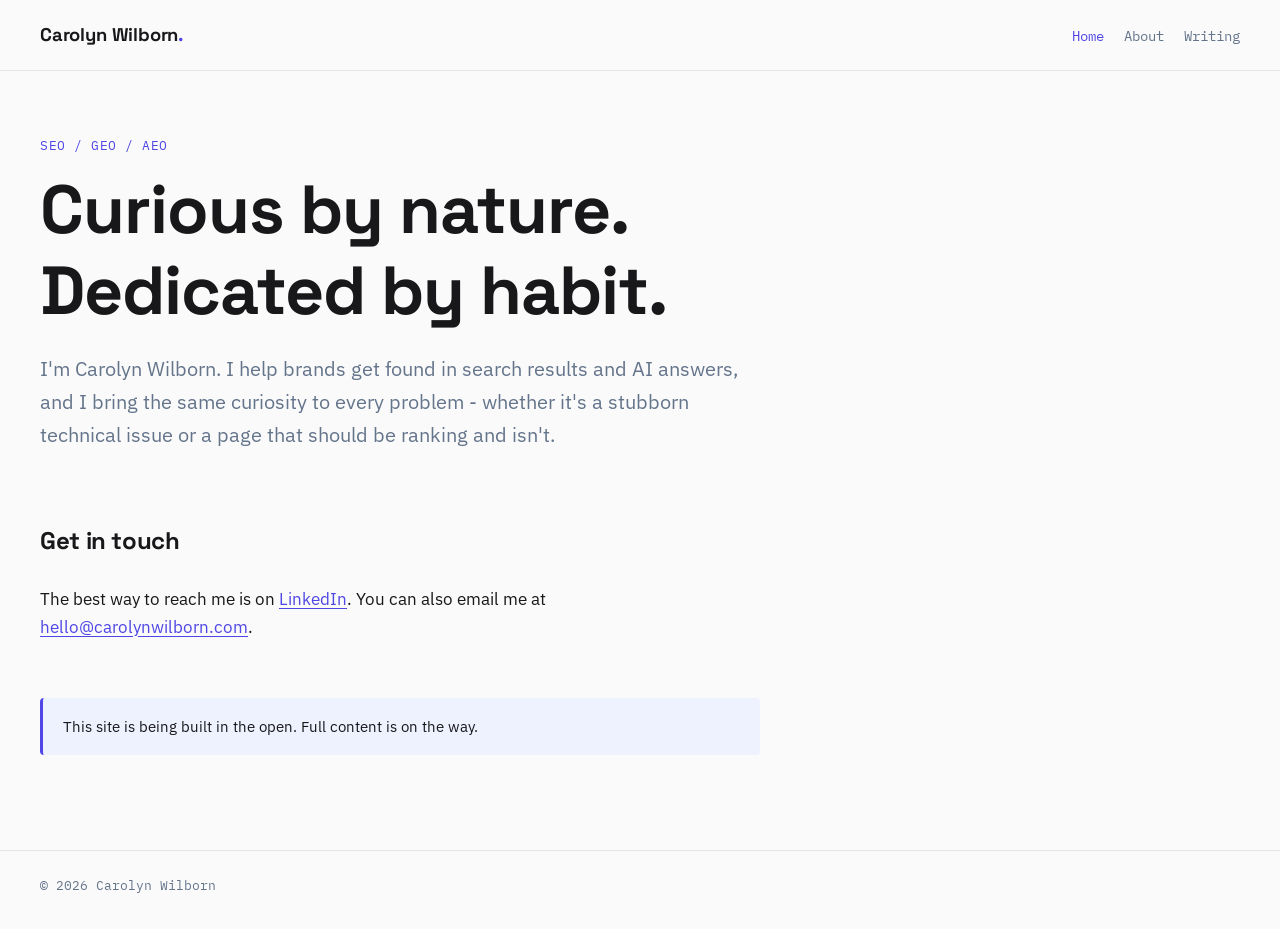
==== index.html @ 0436bbc5 "Add variable-width layout: content, margin notes, breakout, and hero widths Co-Authored-By: Claude O" ====
<!doctype html>
<html lang="en">
<head>
  <meta charset="utf-8">
  <meta name="viewport" content="width=device-width, initial-scale=1">
  <title>Carolyn Wilborn</title>
  <meta name="description" content="Carolyn Wilborn helps brands get found in search results and AI answers, with a focus on SEO, GEO, and AEO.">
  <!-- Under construction: remove noindex at launch -->
  <meta name="robots" content="noindex">
  <link rel="canonical" href="https://carolynwilborn.com/">
  <link rel="preconnect" href="https://fonts.googleapis.com">
  <link rel="preconnect" href="https://fonts.gstatic.com" crossorigin>
  <link rel="stylesheet" href="https://fonts.googleapis.com/css2?family=IBM+Plex+Mono:wght@400;500&family=IBM+Plex+Sans:wght@400;500;600&family=Space+Grotesk:wght@500;700&display=swap">
  <link rel="stylesheet" href="/assets/style.css">
</head>
<body>
  <header class="site-header">
    <div class="wrap">
      <a class="wordmark" href="/">Carolyn Wilborn<span>.</span></a>
      <nav class="site-nav" aria-label="Main">
        <ul>
          <li><a href="/" aria-current="page">Home</a></li>
          <li><a href="/about/">About</a></li>
          <li><a href="/writing/">Writing</a></li>
        </ul>
      </nav>
    </div>
  </header>
  <main class="layout">
      <header class="hero">
        <p class="eyebrow">SEO / GEO / AEO</p>
        <h1>Curious by nature. Dedicated by habit.</h1>
        <p class="lede">I'm Carolyn Wilborn. I help brands get found in search results and AI answers, and I bring the same curiosity to every problem - whether it's a stubborn technical issue or a page that should be ranking and isn't.</p>
      </header>
      <h2>Get in touch</h2>
      <p>The best way to reach me is on <a href="https://www.linkedin.com/in/cwilborn/" rel="me">LinkedIn</a>. You can also email me at <a href="mailto:hello@carolynwilborn.com">hello@carolynwilborn.com</a>.</p>
      <p class="note">This site is being built in the open. Full content is on the way.</p>
  </main>
  <footer class="site-footer">
    <div class="wrap">&copy; 2026 Carolyn Wilborn</div>
  </footer>
</body>
</html>
---- assets/style.css ----
/* carolynwilborn.com - shared styles */

:root {
  --bg: #fafafa;
  --surface: #ffffff;
  --text: #18181b;
  --muted: #64748b;
  --border: #e4e4e7;
  --accent: #4f46e5;
  --accent-soft: #eef2ff;

  --font-head: "Space Grotesk", system-ui, sans-serif;
  --font-body: "IBM Plex Sans", system-ui, sans-serif;
  --font-mono: "IBM Plex Mono", ui-monospace, monospace;

  --content: 720px;   /* body copy, ~70ch */
  --gutter: 80px;     /* space between text and margin notes */
  --aside: 240px;     /* sidebars and margin notes */
  --breakout: 1040px; /* tools, tables, diagrams */
  --hero: 1200px;     /* hero and section headers */
}

@media (prefers-color-scheme: dark) {
  :root {
    --bg: #18181b;
    --surface: #202024;
    --text: #f4f4f5;
    --muted: #94a3b8;
    --border: #2e2e33;
    --accent: #818cf8;
    --accent-soft: #1e1b4b;
  }
}

*,
*::before,
*::after {
  box-sizing: border-box;
}

html {
  -webkit-text-size-adjust: 100%;
}

body {
  margin: 0;
  background: var(--bg);
  color: var(--text);
  font-family: var(--font-body);
  font-size: 1.0625rem;
  line-height: 1.65;
}

a {
  color: var(--accent);
  text-underline-offset: 0.2em;
}

a:hover {
  text-decoration-thickness: 2px;
}

:focus-visible {
  outline: 2px solid var(--accent);
  outline-offset: 3px;
}

.wrap {
  width: min(var(--hero), 100% - 2rem);
  margin-inline: auto;
}

/* Variable-width layout
   One shared left edge; elements choose how far right they extend:
   content (720) < breakout (1040) < hero (1200). Margin notes sit in
   the whitespace to the right of the text on wide screens. */
.layout {
  width: min(var(--hero), 100% - 2rem);
  margin-inline: auto;
  display: grid;
  grid-template-columns:
    [hero-start breakout-start content-start] minmax(0, var(--content))
    [content-end] minmax(0, 1fr)
    [breakout-end hero-end];
  align-content: start;
}

.layout > * {
  grid-column: content;
  min-width: 0;
}

.layout > .breakout {
  grid-column: breakout;
}

.layout > .hero {
  grid-column: hero;
}

@media (min-width: 1100px) {
  .layout {
    grid-template-columns:
      [hero-start breakout-start content-start] var(--content)
      [content-end] var(--gutter)
      [aside-start] var(--aside)
      [aside-end breakout-end] minmax(0, 1fr)
      [hero-end];
  }

  .layout > .aside {
    grid-column: aside;
    align-self: start;
    position: sticky;
    top: 2rem;
  }
}

.aside {
  font-size: 0.875rem;
  color: var(--muted);
}

/* Hero */
.hero {
  margin-bottom: 1rem;
}

.hero h1 {
  font-size: clamp(2.25rem, 6vw, 4.25rem);
  max-width: 18ch;
}

.hero .lede {
  max-width: 44rem;
}

/* Header */
.site-header {
  border-bottom: 1px solid var(--border);
}

.site-header .wrap {
  display: flex;
  flex-wrap: wrap;
  align-items: center;
  justify-content: space-between;
  gap: 0.75rem 1.5rem;
  padding-top: 1.25rem;
  padding-bottom: 1.25rem;
}

.wordmark {
  font-family: var(--font-head);
  font-weight: 700;
  font-size: 1.15rem;
  color: var(--text);
  text-decoration: none;
  letter-spacing: -0.01em;
}

.wordmark span {
  color: var(--accent);
}

.site-nav ul {
  display: flex;
  gap: 1.25rem;
  list-style: none;
  margin: 0;
  padding: 0;
}

.site-nav a {
  font-family: var(--font-mono);
  font-size: 0.875rem;
  color: var(--muted);
  text-decoration: none;
}

.site-nav a:hover,
.site-nav a[aria-current="page"] {
  color: var(--accent);
}

/* Main */
main {
  padding: 4rem 0 5rem;
}

.eyebrow {
  font-family: var(--font-mono);
  font-size: 0.8125rem;
  color: var(--accent);
  letter-spacing: 0.04em;
  text-transform: uppercase;
  margin: 0 0 0.75rem;
}

h1,
h2,
h3 {
  font-family: var(--font-head);
  line-height: 1.2;
  letter-spacing: -0.015em;
}

h1 {
  font-size: clamp(2rem, 6vw, 3rem);
  margin: 0 0 1rem;
}

h2 {
  font-size: 1.5rem;
  margin: 2.5rem 0 0.75rem;
}

.lede {
  font-size: 1.25rem;
  color: var(--muted);
}

.note {
  margin-top: 2.5rem;
  padding: 1rem 1.25rem;
  background: var(--accent-soft);
  border-left: 3px solid var(--accent);
  border-radius: 4px;
  font-size: 0.95rem;
}

/* Footer */
.site-footer {
  border-top: 1px solid var(--border);
  font-family: var(--font-mono);
  font-size: 0.8125rem;
  color: var(--muted);
}

.site-footer .wrap {
  padding-top: 1.5rem;
  padding-bottom: 2rem;
}
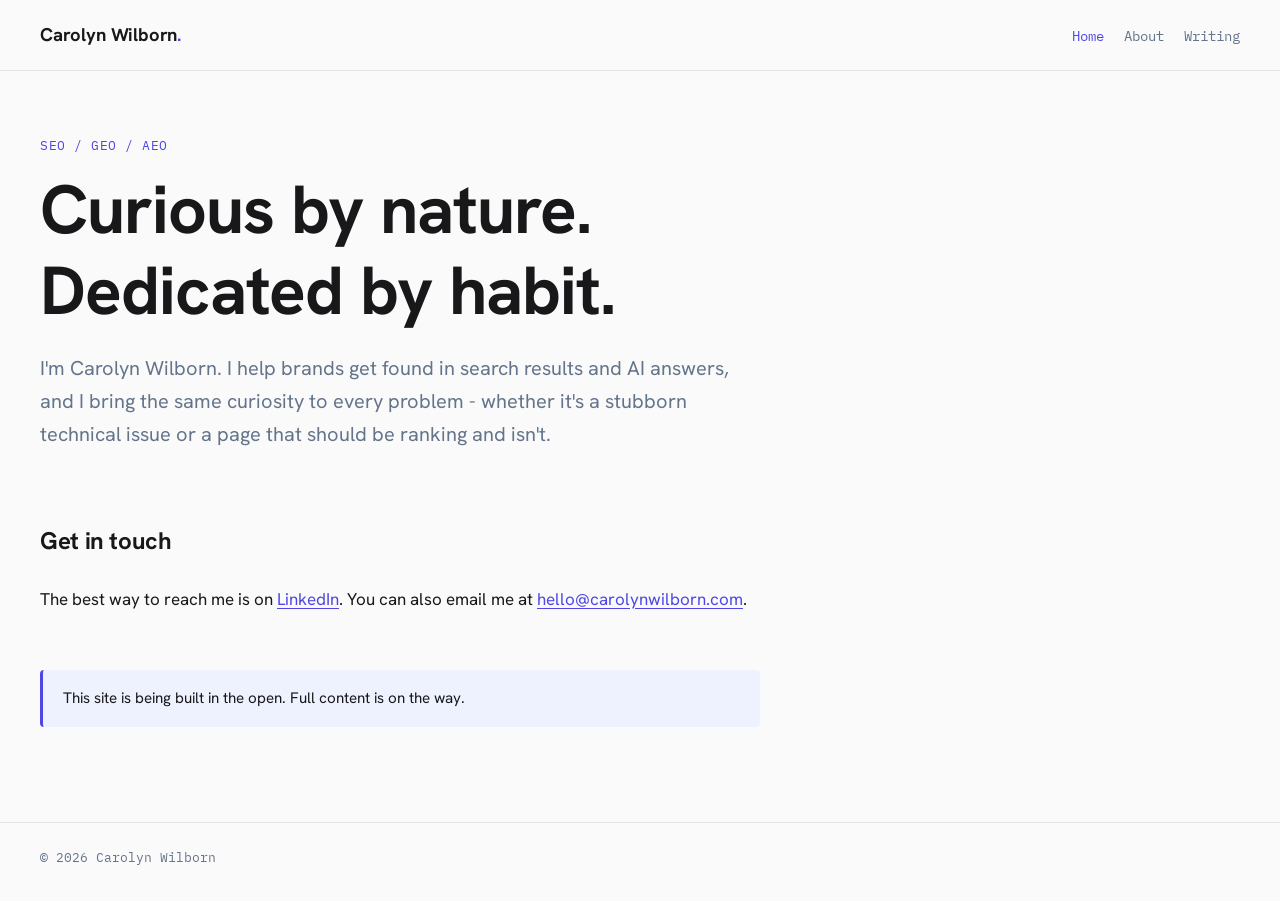
==== commit d157ec9e: "Switch headings and body text to Hanken Grotesk Co-Authored-By: Claude Opus 5.5 <noreply@anthropic.c" ====
--- a/index.html
+++ b/index.html
@@ -10,7 +10,7 @@
   <link rel="canonical" href="https://carolynwilborn.com/">
   <link rel="preconnect" href="https://fonts.googleapis.com">
   <link rel="preconnect" href="https://fonts.gstatic.com" crossorigin>
-  <link rel="stylesheet" href="https://fonts.googleapis.com/css2?family=IBM+Plex+Mono:wght@400;500&family=IBM+Plex+Sans:wght@400;500;600&family=Space+Grotesk:wght@500;700&display=swap">
+  <link rel="stylesheet" href="https://fonts.googleapis.com/css2?family=Hanken+Grotesk:wght@400;500;600;700&family=IBM+Plex+Mono:wght@400;500&display=swap">
   <link rel="stylesheet" href="/assets/style.css">
 </head>
 <body>
--- a/assets/style.css
+++ b/assets/style.css
@@ -9,8 +9,8 @@
   --accent: #4f46e5;
   --accent-soft: #eef2ff;
 
-  --font-head: "Space Grotesk", system-ui, sans-serif;
-  --font-body: "IBM Plex Sans", system-ui, sans-serif;
+  --font-head: "Hanken Grotesk", system-ui, sans-serif;
+  --font-body: "Hanken Grotesk", system-ui, sans-serif;
   --font-mono: "IBM Plex Mono", ui-monospace, monospace;
 
   --content: 720px;   /* body copy, ~70ch */
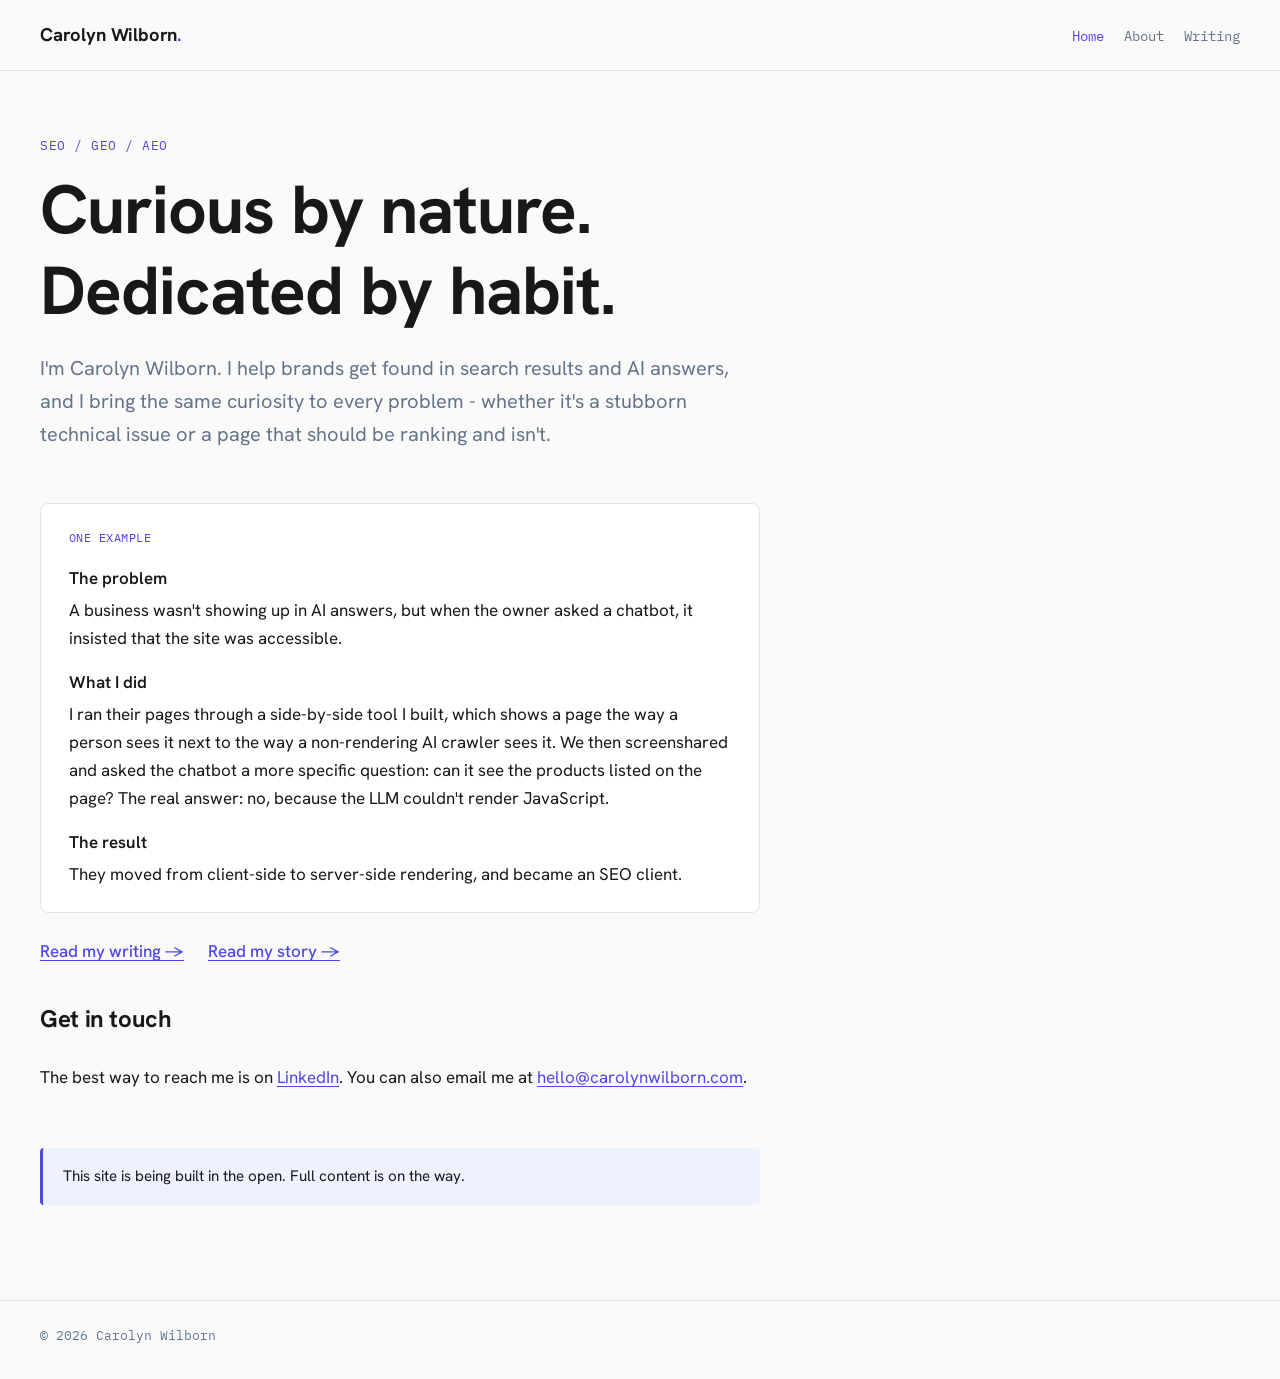
==== commit 7f06502d: "Home: add rendering-diagnosis proof block and next-step links Co-Authored-By: Claude Opus 5.5 <norep" ====
--- a/index.html
+++ b/index.html
@@ -8,6 +8,67 @@
   <!-- Under construction: remove noindex at launch -->
   <meta name="robots" content="noindex">
   <link rel="canonical" href="https://carolynwilborn.com/">
+  <meta property="og:type" content="website">
+  <meta property="og:site_name" content="Carolyn Wilborn">
+  <meta property="og:title" content="Carolyn Wilborn">
+  <meta property="og:description" content="Carolyn Wilborn helps brands get found in search results and AI answers, with a focus on SEO, GEO, and AEO.">
+  <meta property="og:url" content="https://carolynwilborn.com/">
+  <meta name="twitter:card" content="summary">
+  <link rel="icon" href="/favicon.svg" type="image/svg+xml">
+  <script type="application/ld+json">
+{
+  "@context": "https://schema.org",
+  "@graph": [
+    {
+      "@type": "Person",
+      "@id": "https://carolynwilborn.com/#person",
+      "name": "Carolyn Wilborn",
+      "url": "https://carolynwilborn.com/",
+      "description": "Search strategist focused on SEO, GEO, and AEO, who builds AI-assisted tools for search work.",
+      "knowsAbout": [
+        "Search engine optimization",
+        "Generative engine optimization",
+        "Answer engine optimization",
+        "Semantic search",
+        "AI search measurement",
+        "Content strategy",
+        "Website replatforming"
+      ],
+      "sameAs": [
+        "https://www.linkedin.com/in/cwilborn/"
+      ],
+      "address": {
+        "@type": "PostalAddress",
+        "addressLocality": "Raleigh",
+        "addressRegion": "NC",
+        "addressCountry": "US"
+      }
+    },
+    {
+      "@type": "WebSite",
+      "@id": "https://carolynwilborn.com/#website",
+      "url": "https://carolynwilborn.com/",
+      "name": "Carolyn Wilborn",
+      "publisher": {
+        "@id": "https://carolynwilborn.com/#person"
+      },
+      "inLanguage": "en-US"
+    },
+    {
+      "@type": "WebPage",
+      "@id": "https://carolynwilborn.com/#webpage",
+      "url": "https://carolynwilborn.com/",
+      "name": "Carolyn Wilborn",
+      "isPartOf": {
+        "@id": "https://carolynwilborn.com/#website"
+      },
+      "about": {
+        "@id": "https://carolynwilborn.com/#person"
+      }
+    }
+  ]
+}
+  </script>
   <link rel="preconnect" href="https://fonts.googleapis.com">
   <link rel="preconnect" href="https://fonts.gstatic.com" crossorigin>
   <link rel="stylesheet" href="https://fonts.googleapis.com/css2?family=Hanken+Grotesk:wght@400;500;600;700&family=IBM+Plex+Mono:wght@400;500&display=swap">
@@ -32,6 +93,18 @@
         <h1>Curious by nature. Dedicated by habit.</h1>
         <p class="lede">I'm Carolyn Wilborn. I help brands get found in search results and AI answers, and I bring the same curiosity to every problem - whether it's a stubborn technical issue or a page that should be ranking and isn't.</p>
       </header>
+      <section class="proof" aria-labelledby="proof-title">
+        <p class="proof-label" id="proof-title">One example</p>
+        <dl>
+          <dt>The problem</dt>
+          <dd>A business wasn't showing up in AI answers, but when the owner asked a chatbot, it insisted that the site was accessible.</dd>
+          <dt>What I did</dt>
+          <dd>I ran their pages through a side-by-side tool I built, which shows a page the way a person sees it next to the way a non-rendering AI crawler sees it. We then screenshared and asked the chatbot a more specific question: can it see the products listed on the page? The real answer: no, because the LLM couldn't render JavaScript.</dd>
+          <dt>The result</dt>
+          <dd>They moved from client-side to server-side rendering, and became an SEO client.</dd>
+        </dl>
+      </section>
+      <p class="next-links"><a href="/writing/">Read my writing</a><a href="/about/">Read my story</a></p>
       <h2>Get in touch</h2>
       <p>The best way to reach me is on <a href="https://www.linkedin.com/in/cwilborn/" rel="me">LinkedIn</a>. You can also email me at <a href="mailto:hello@carolynwilborn.com">hello@carolynwilborn.com</a>.</p>
       <p class="note">This site is being built in the open. Full content is on the way.</p>
--- a/assets/style.css
+++ b/assets/style.css
@@ -229,6 +229,155 @@
   font-size: 0.95rem;
 }
 
+/* Home: proof block */
+.proof {
+  margin: 1rem 0 0;
+  padding: 1.5rem 1.75rem;
+  background: var(--surface);
+  border: 1px solid var(--border);
+  border-radius: 8px;
+}
+
+.proof-label {
+  font-family: var(--font-mono);
+  font-size: 0.75rem;
+  letter-spacing: 0.04em;
+  text-transform: uppercase;
+  color: var(--accent);
+  margin: 0 0 1rem;
+}
+
+.proof dl {
+  margin: 0;
+}
+
+.proof dt {
+  font-family: var(--font-head);
+  font-weight: 600;
+  margin-top: 1rem;
+}
+
+.proof dt:first-child {
+  margin-top: 0;
+}
+
+.proof dd {
+  margin: 0.25rem 0 0;
+}
+
+.next-links {
+  display: flex;
+  flex-wrap: wrap;
+  gap: 0.75rem 1.5rem;
+  margin: 1.5rem 0 0;
+  font-weight: 500;
+}
+
+.next-links a::after {
+  content: " \2192";
+}
+
+/* Writing list */
+.post-list {
+  list-style: none;
+  margin: 0;
+  padding: 0;
+}
+
+.post-list li {
+  padding: 1.25rem 0;
+  border-bottom: 1px solid var(--border);
+}
+
+.post-list li:first-child {
+  padding-top: 0.25rem;
+}
+
+.post-list p {
+  margin: 0;
+}
+
+.post-title {
+  font-family: var(--font-head);
+  font-size: 1.2rem;
+  font-weight: 600;
+  line-height: 1.35;
+  color: var(--text);
+  text-decoration: none;
+}
+
+.post-title:hover {
+  color: var(--accent);
+}
+
+.post-meta {
+  font-family: var(--font-mono);
+  font-size: 0.8125rem;
+  color: var(--muted);
+  margin: 0.35rem 0 0.5rem !important;
+}
+
+.more {
+  margin-top: 2rem;
+  font-weight: 500;
+}
+
+/* Margin notes: career timeline */
+.aside-title {
+  font-family: var(--font-mono);
+  font-size: 0.75rem;
+  letter-spacing: 0.04em;
+  text-transform: uppercase;
+  color: var(--accent);
+  margin: 0.4rem 0 1rem;
+}
+
+.timeline {
+  list-style: none;
+  margin: 0;
+  padding: 0 0 0 1rem;
+  border-left: 1px solid var(--border);
+}
+
+.timeline li {
+  position: relative;
+  margin-bottom: 1rem;
+}
+
+.timeline li::before {
+  content: "";
+  position: absolute;
+  left: calc(-1rem - 4px);
+  top: 0.45em;
+  width: 7px;
+  height: 7px;
+  border-radius: 50%;
+  background: var(--muted);
+}
+
+.timeline li:last-child::before {
+  background: var(--accent);
+}
+
+.timeline strong {
+  display: block;
+  color: var(--text);
+  font-weight: 600;
+}
+
+.timeline span {
+  display: block;
+  font-size: 0.8125rem;
+}
+
+@media (max-width: 1099px) {
+  .layout > .aside {
+    margin-top: 2.5rem;
+    padding-top: 1.5rem;
+    border-top: 1px solid var(--border);
+  }
+}
+
 /* Footer */
 .site-footer {
   border-top: 1px solid var(--border);
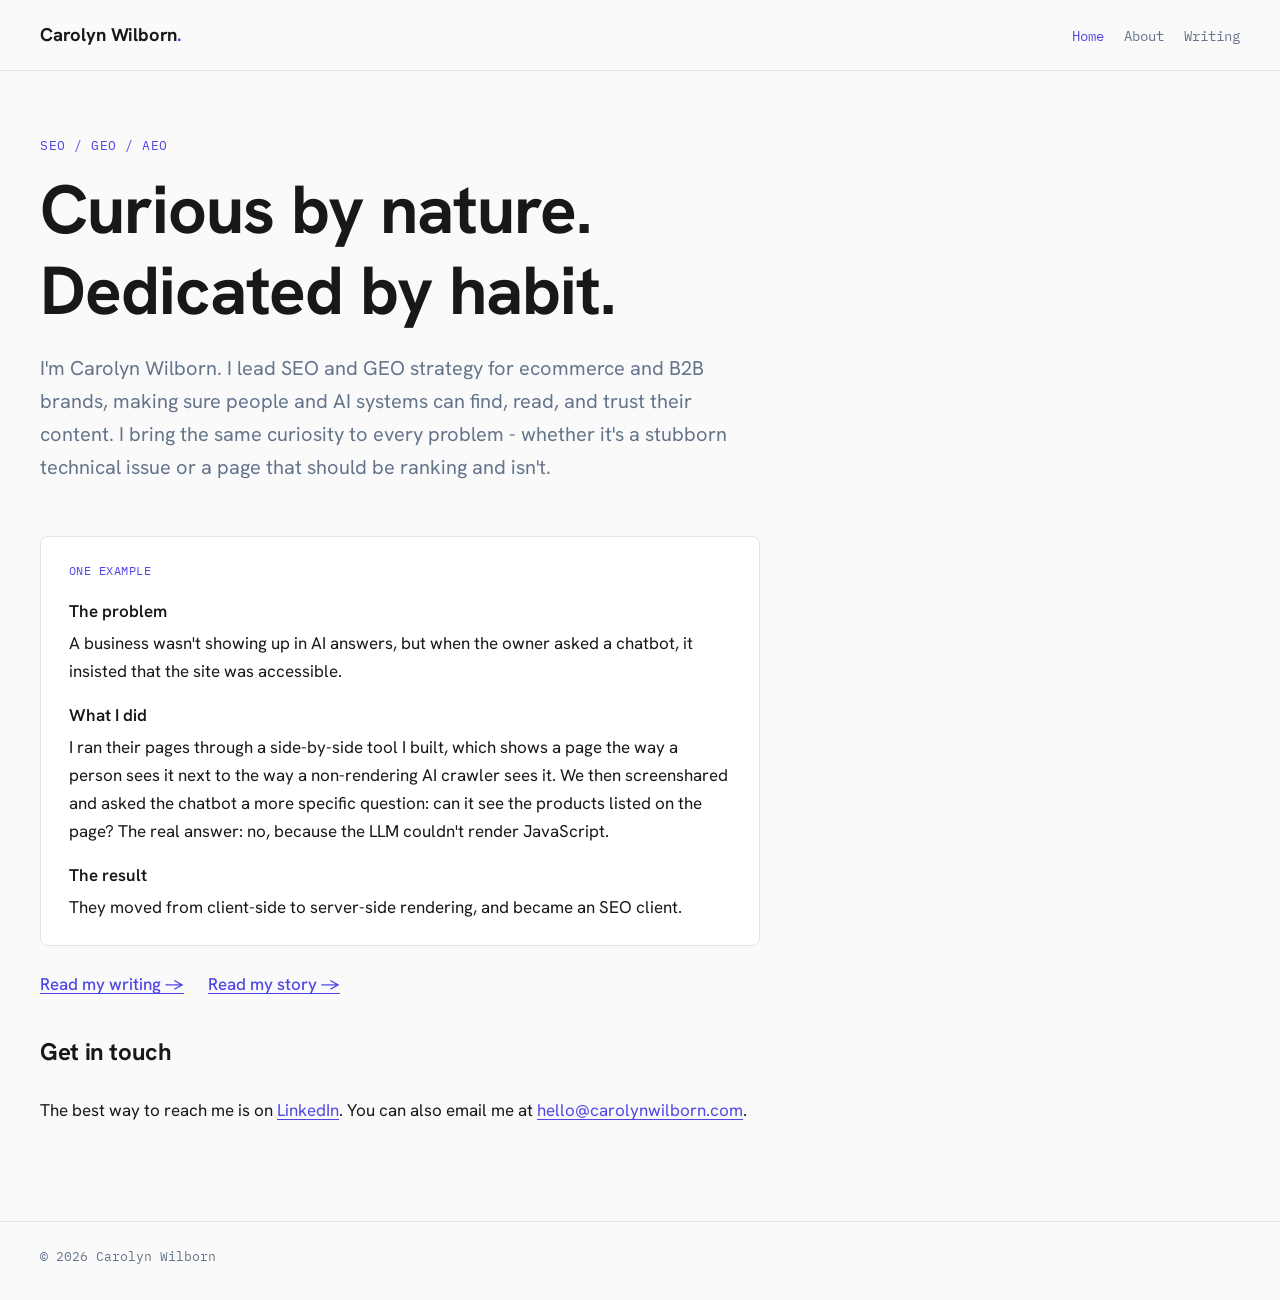
==== commit 8b14e6c5: "Launch: update home intro, remove construction note and noindex Co-Authored-By: Claude Opus 5.5 <nor" ====
--- a/index.html
+++ b/index.html
@@ -5,8 +5,6 @@
   <meta name="viewport" content="width=device-width, initial-scale=1">
   <title>Carolyn Wilborn</title>
   <meta name="description" content="Carolyn Wilborn helps brands get found in search results and AI answers, with a focus on SEO, GEO, and AEO.">
-  <!-- Under construction: remove noindex at launch -->
-  <meta name="robots" content="noindex">
   <link rel="canonical" href="https://carolynwilborn.com/">
   <meta property="og:type" content="website">
   <meta property="og:site_name" content="Carolyn Wilborn">
@@ -91,7 +89,7 @@
       <header class="hero">
         <p class="eyebrow">SEO / GEO / AEO</p>
         <h1>Curious by nature. Dedicated by habit.</h1>
-        <p class="lede">I'm Carolyn Wilborn. I help brands get found in search results and AI answers, and I bring the same curiosity to every problem - whether it's a stubborn technical issue or a page that should be ranking and isn't.</p>
+        <p class="lede">I'm Carolyn Wilborn. I lead SEO and GEO strategy for ecommerce and B2B brands, making sure people and AI systems can find, read, and trust their content. I bring the same curiosity to every problem - whether it's a stubborn technical issue or a page that should be ranking and isn't.</p>
       </header>
       <section class="proof" aria-labelledby="proof-title">
         <p class="proof-label" id="proof-title">One example</p>
@@ -107,7 +105,6 @@
       <p class="next-links"><a href="/writing/">Read my writing</a><a href="/about/">Read my story</a></p>
       <h2>Get in touch</h2>
       <p>The best way to reach me is on <a href="https://www.linkedin.com/in/cwilborn/" rel="me">LinkedIn</a>. You can also email me at <a href="mailto:hello@carolynwilborn.com">hello@carolynwilborn.com</a>.</p>
-      <p class="note">This site is being built in the open. Full content is on the way.</p>
   </main>
   <footer class="site-footer">
     <div class="wrap">&copy; 2026 Carolyn Wilborn</div>
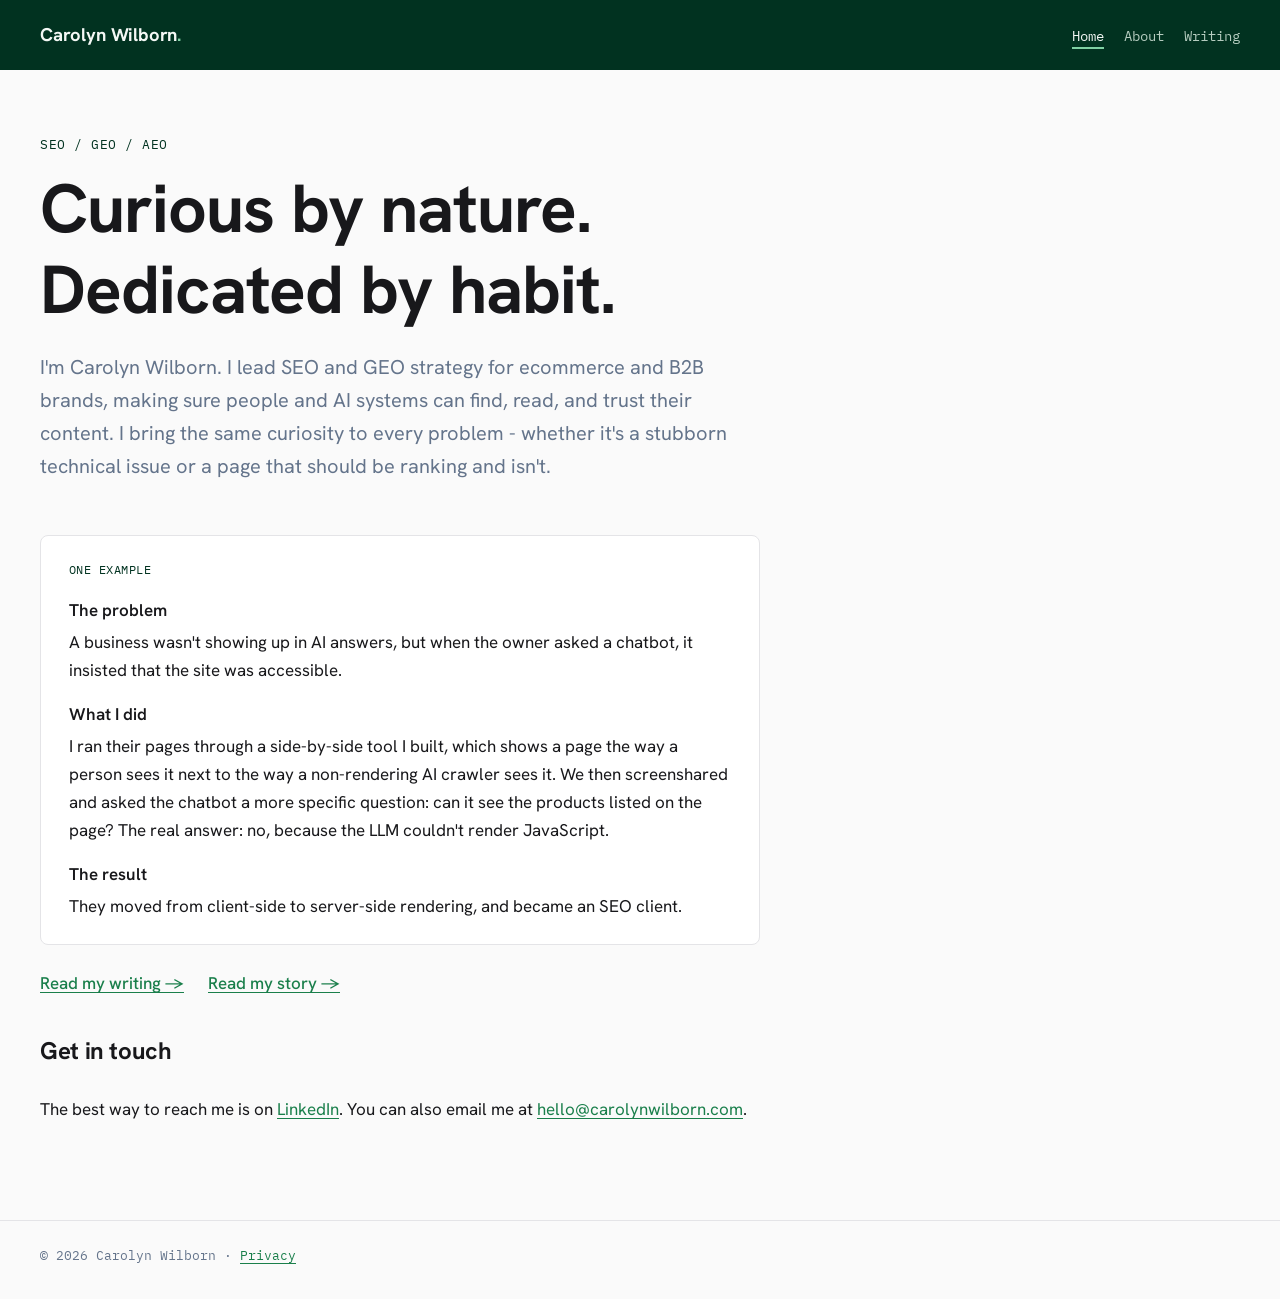
==== commit eb41c319: "Add Microsoft Clarity, privacy page, and footer privacy link Co-Authored-By: Claude Opus 5.5 <norepl" ====
--- a/index.html
+++ b/index.html
@@ -71,6 +71,13 @@
   <link rel="preconnect" href="https://fonts.gstatic.com" crossorigin>
   <link rel="stylesheet" href="https://fonts.googleapis.com/css2?family=Hanken+Grotesk:wght@400;500;600;700&family=IBM+Plex+Mono:wght@400;500&display=swap">
   <link rel="stylesheet" href="/assets/style.css">
+  <script>
+    (function(c,l,a,r,i,t,y){
+      c[a]=c[a]||function(){(c[a].q=c[a].q||[]).push(arguments)};
+      t=l.createElement(r);t.async=1;t.src="https://www.clarity.ms/tag/"+i;
+      y=l.getElementsByTagName(r)[0];y.parentNode.insertBefore(t,y);
+    })(window, document, "clarity", "script", "zb6udb5ple");
+  </script>
 </head>
 <body>
   <header class="site-header">
@@ -107,7 +114,7 @@
       <p>The best way to reach me is on <a href="https://www.linkedin.com/in/cwilborn/" rel="me">LinkedIn</a>. You can also email me at <a href="mailto:hello@carolynwilborn.com">hello@carolynwilborn.com</a>.</p>
   </main>
   <footer class="site-footer">
-    <div class="wrap">&copy; 2026 Carolyn Wilborn</div>
+    <div class="wrap">&copy; 2026 Carolyn Wilborn &middot; <a href="/privacy/">Privacy</a></div>
   </footer>
 </body>
 </html>
--- a/assets/style.css
+++ b/assets/style.css
@@ -6,8 +6,15 @@
   --text: #18181b;
   --muted: #64748b;
   --border: #e4e4e7;
-  --accent: #4f46e5;
-  --accent-soft: #eef2ff;
+  --accent: #013220;
+  --accent-soft: #e8f1ec;
+  --link: #1a7f4b;
+  --link-hover: #013220;
+
+  --header-bg: #013220;
+  --header-text: #f4f8f5;
+  --header-muted: #b5ccbf;
+  --header-accent: #7fd1a3;
 
   --font-head: "Hanken Grotesk", system-ui, sans-serif;
   --font-body: "Hanken Grotesk", system-ui, sans-serif;
@@ -27,8 +34,10 @@
     --text: #f4f4f5;
     --muted: #94a3b8;
     --border: #2e2e33;
-    --accent: #818cf8;
-    --accent-soft: #1e1b4b;
+    --accent: #7fd1a3;
+    --accent-soft: #0f2a1d;
+    --link: #7fd1a3;
+    --link-hover: #a8e3c2;
   }
 }
 
@@ -52,11 +61,12 @@
 }
 
 a {
-  color: var(--accent);
+  color: var(--link);
   text-underline-offset: 0.2em;
 }
 
 a:hover {
+  color: var(--link-hover);
   text-decoration-thickness: 2px;
 }
 
@@ -137,7 +147,7 @@
 
 /* Header */
 .site-header {
-  border-bottom: 1px solid var(--border);
+  background: var(--header-bg);
 }
 
 .site-header .wrap {
@@ -154,13 +164,13 @@
   font-family: var(--font-head);
   font-weight: 700;
   font-size: 1.15rem;
-  color: var(--text);
+  color: var(--header-text);
   text-decoration: none;
   letter-spacing: -0.01em;
 }
 
 .wordmark span {
-  color: var(--accent);
+  color: var(--header-accent);
 }
 
 .site-nav ul {
@@ -174,13 +184,24 @@
 .site-nav a {
   font-family: var(--font-mono);
   font-size: 0.875rem;
-  color: var(--muted);
+  color: var(--header-muted);
   text-decoration: none;
 }
 
 .site-nav a:hover,
 .site-nav a[aria-current="page"] {
-  color: var(--accent);
+  color: var(--header-text);
+}
+
+.site-nav a[aria-current="page"] {
+  text-decoration: underline;
+  text-decoration-color: var(--header-accent);
+  text-decoration-thickness: 2px;
+  text-underline-offset: 0.45em;
+}
+
+.site-header :focus-visible {
+  outline-color: var(--header-accent);
 }
 
 /* Main */
@@ -307,7 +328,7 @@
 }
 
 .post-title:hover {
-  color: var(--accent);
+  color: var(--link);
 }
 
 .post-meta {
